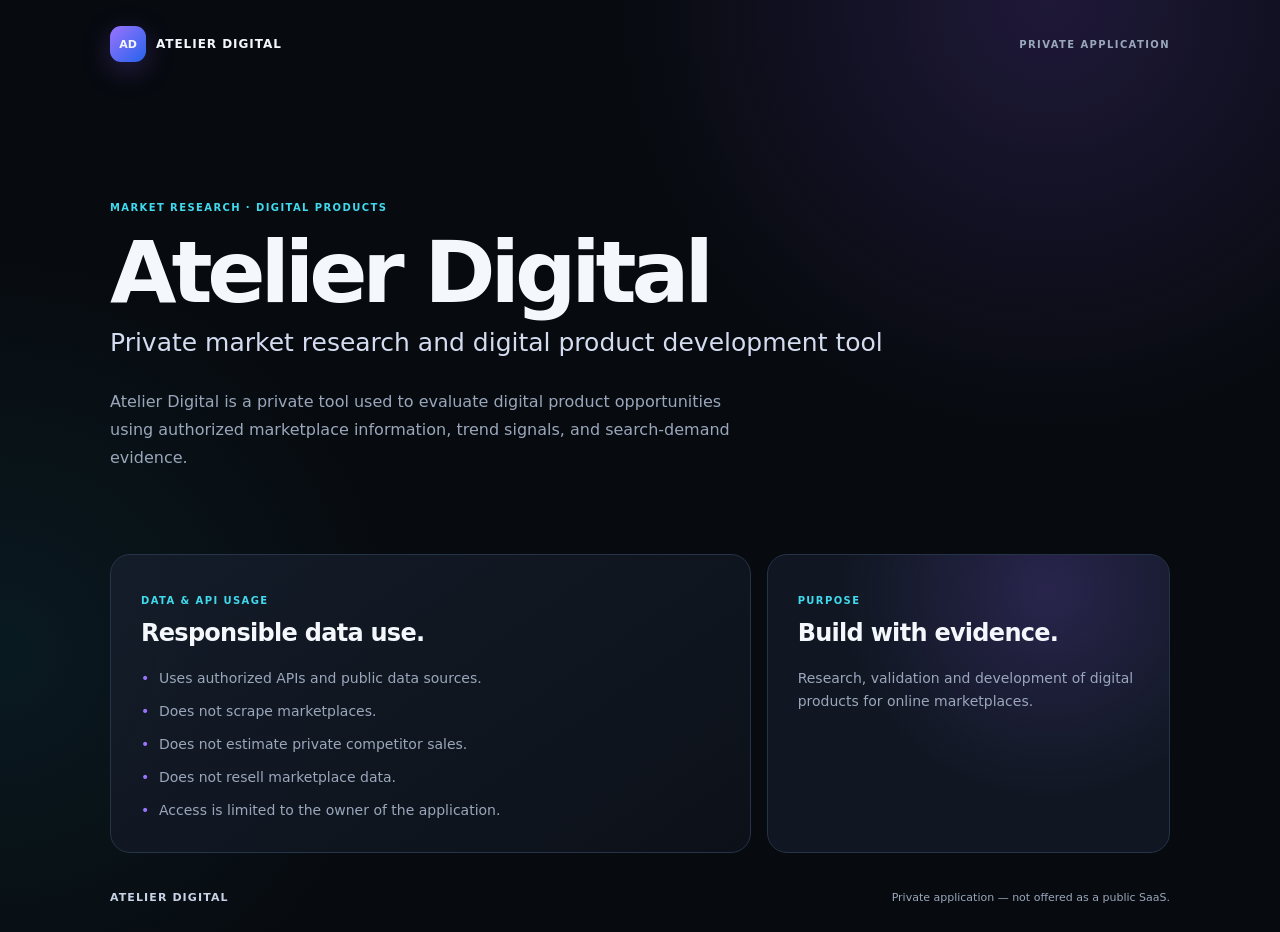
==== index.html @ 790c67c3 "Add files via upload Add Atelier Digital public site" ====
<!doctype html>
<html lang="en">
  <head>
    <meta charset="utf-8">
    <meta name="viewport" content="width=device-width, initial-scale=1">
    <meta
      name="description"
      content="Atelier Digital is a private market research and digital product development tool."
    >
    <title>Atelier Digital</title>
    <link rel="stylesheet" href="style.css">
  </head>
  <body>
    <main class="page-shell">
      <nav class="topbar" aria-label="Primary">
        <a class="brand" href="#top" aria-label="Atelier Digital home">
          <span class="brand-mark">AD</span>
          <span>ATELIER DIGITAL</span>
        </a>
        <span class="private-label">PRIVATE APPLICATION</span>
      </nav>

      <section class="hero" id="top" aria-labelledby="page-title">
        <p class="eyebrow">MARKET RESEARCH · DIGITAL PRODUCTS</p>
        <h1 id="page-title">Atelier Digital</h1>
        <p class="subtitle">
          Private market research and digital product development tool
        </p>
        <p class="intro">
          Atelier Digital is a private tool used to evaluate digital product
          opportunities using authorized marketplace information, trend signals,
          and search-demand evidence.
        </p>
      </section>

      <section class="content-grid" aria-label="About Atelier Digital">
        <article class="card">
          <p class="card-label">DATA &amp; API USAGE</p>
          <h2>Responsible data use.</h2>
          <ul>
            <li>Uses authorized APIs and public data sources.</li>
            <li>Does not scrape marketplaces.</li>
            <li>Does not estimate private competitor sales.</li>
            <li>Does not resell marketplace data.</li>
            <li>Access is limited to the owner of the application.</li>
          </ul>
        </article>

        <article class="card purpose-card">
          <p class="card-label">PURPOSE</p>
          <h2>Build with evidence.</h2>
          <p>
            Research, validation and development of digital products for online
            marketplaces.
          </p>
        </article>
      </section>

      <footer>
        <span>ATELIER DIGITAL</span>
        <span>Private application — not offered as a public SaaS.</span>
      </footer>
    </main>
  </body>
</html>
---- style.css ----
:root {
  color-scheme: dark;
  --background: #070a0f;
  --surface: #101722;
  --surface-soft: #141d2a;
  --border: #263348;
  --text: #f4f7fb;
  --muted: #9aa7bb;
  --purple: #9b73ff;
  --cyan: #41d9ed;
}

* {
  box-sizing: border-box;
}

html {
  background: var(--background);
}

body {
  min-width: 320px;
  margin: 0;
  background:
    radial-gradient(circle at 82% 0%, rgba(139, 92, 246, .18), transparent 27rem),
    radial-gradient(circle at 0% 70%, rgba(34, 211, 238, .08), transparent 26rem),
    var(--background);
  color: var(--text);
  font-family: Inter, ui-sans-serif, system-ui, -apple-system, "Segoe UI", sans-serif;
}

.page-shell {
  width: min(100% - 40px, 1060px);
  min-height: 100vh;
  margin: 0 auto;
  display: flex;
  flex-direction: column;
}

.topbar {
  display: flex;
  align-items: center;
  justify-content: space-between;
  padding: 26px 0;
}

.brand {
  display: inline-flex;
  align-items: center;
  gap: 10px;
  color: var(--text);
  text-decoration: none;
  font-size: 12px;
  font-weight: 800;
  letter-spacing: .08em;
}

.brand-mark {
  display: grid;
  width: 36px;
  height: 36px;
  place-items: center;
  border-radius: 11px;
  background: linear-gradient(135deg, #9b73ff, #2563eb);
  box-shadow: 0 8px 28px rgba(139, 92, 246, .26);
  font-size: 11px;
  letter-spacing: 0;
}

.private-label,
.eyebrow,
.card-label {
  color: var(--cyan);
  font-size: 10px;
  font-weight: 800;
  letter-spacing: .14em;
}

.private-label {
  color: var(--muted);
}

.hero {
  padding: 104px 0 82px;
  max-width: 790px;
}

.hero h1 {
  margin: 17px 0 12px;
  font-size: clamp(46px, 9vw, 86px);
  line-height: .98;
  letter-spacing: -.06em;
}

.subtitle {
  margin: 0;
  color: #d4dcf0;
  font-size: clamp(18px, 2.5vw, 25px);
  line-height: 1.35;
}

.intro {
  max-width: 650px;
  margin: 28px 0 0;
  color: var(--muted);
  font-size: 16px;
  line-height: 1.75;
}

.content-grid {
  display: grid;
  grid-template-columns: 1.35fr .85fr;
  gap: 16px;
}

.card {
  min-height: 285px;
  padding: 30px;
  border: 1px solid var(--border);
  border-radius: 20px;
  background: linear-gradient(145deg, rgba(20, 29, 42, .92), rgba(12, 17, 26, .92));
}

.card h2 {
  margin: 13px 0 20px;
  font-size: 24px;
  letter-spacing: -.03em;
}

.card p:not(.card-label),
.card li {
  color: var(--muted);
  font-size: 14px;
  line-height: 1.65;
}

.card ul {
  display: grid;
  gap: 10px;
  margin: 0;
  padding: 0;
  list-style: none;
}

.card li {
  position: relative;
  padding-left: 18px;
}

.card li::before {
  position: absolute;
  left: 0;
  color: var(--purple);
  content: "•";
}

.purpose-card {
  background:
    radial-gradient(circle at 70% 12%, rgba(139, 92, 246, .2), transparent 13rem),
    var(--surface);
}

footer {
  display: flex;
  justify-content: space-between;
  gap: 20px;
  margin-top: auto;
  padding: 38px 0 28px;
  color: var(--muted);
  font-size: 11px;
}

footer span:first-child {
  color: #c7d2e6;
  font-weight: 800;
  letter-spacing: .1em;
}

@media (max-width: 680px) {
  .page-shell {
    width: min(100% - 28px, 1060px);
  }

  .private-label {
    display: none;
  }

  .hero {
    padding: 70px 0 54px;
  }

  .content-grid {
    grid-template-columns: 1fr;
  }

  .card {
    min-height: 0;
    padding: 24px;
  }

  footer {
    flex-direction: column;
    padding-top: 28px;
  }
}
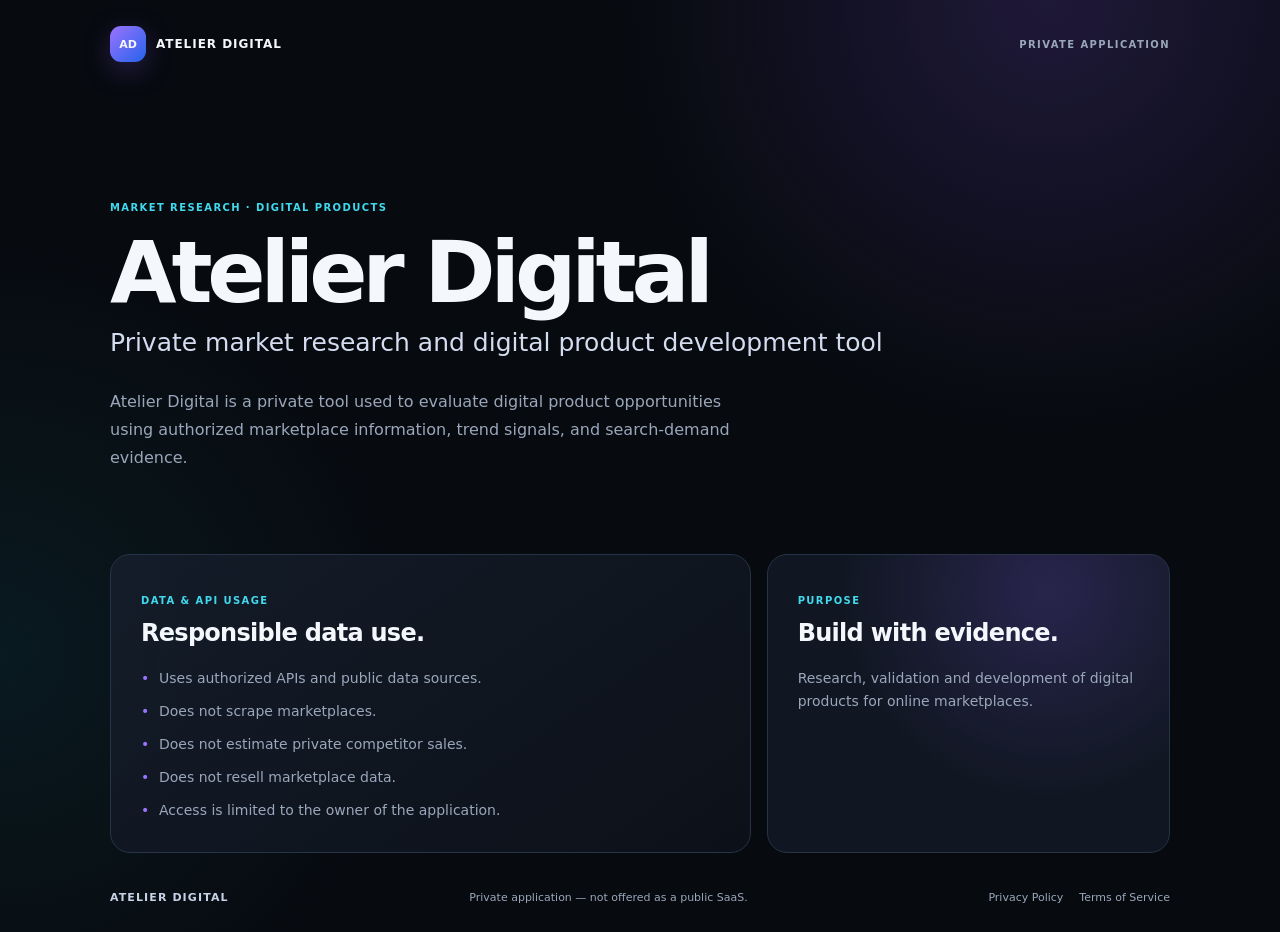
==== commit 2802eb56: "Add OAuth privacy policy and terms" ====
--- a/index.html
+++ b/index.html
@@ -59,6 +59,10 @@
       <footer>
         <span>ATELIER DIGITAL</span>
         <span>Private application — not offered as a public SaaS.</span>
+        <nav class="footer-links" aria-label="Legal">
+          <a href="privacy.html">Privacy Policy</a>
+          <a href="terms.html">Terms of Service</a>
+        </nav>
       </footer>
     </main>
   </body>
--- a/style.css
+++ b/style.css
@@ -176,6 +176,18 @@
   letter-spacing: .1em;
 }
 
+.footer-links { display: flex; gap: 16px; }
+.footer-links a { color: var(--muted); text-decoration: none; }
+.footer-links a:hover,
+.footer-links a:focus-visible { color: var(--text); text-decoration: underline; }
+.legal-content { width: min(100%, 790px); padding: 64px 0 40px; }
+.legal-content h1 { margin: 16px 0 12px; font-size: clamp(36px, 6vw, 58px); letter-spacing: -.05em; }
+.legal-content h2 { margin: 36px 0 12px; font-size: 21px; }
+.legal-content p,
+.legal-content li { color: var(--muted); font-size: 15px; line-height: 1.75; }
+.legal-content a { color: var(--cyan); }
+.legal-content .updated { color: #d4dcf0; font-size: 13px; }
+
 @media (max-width: 680px) {
   .page-shell {
     width: min(100% - 28px, 1060px);
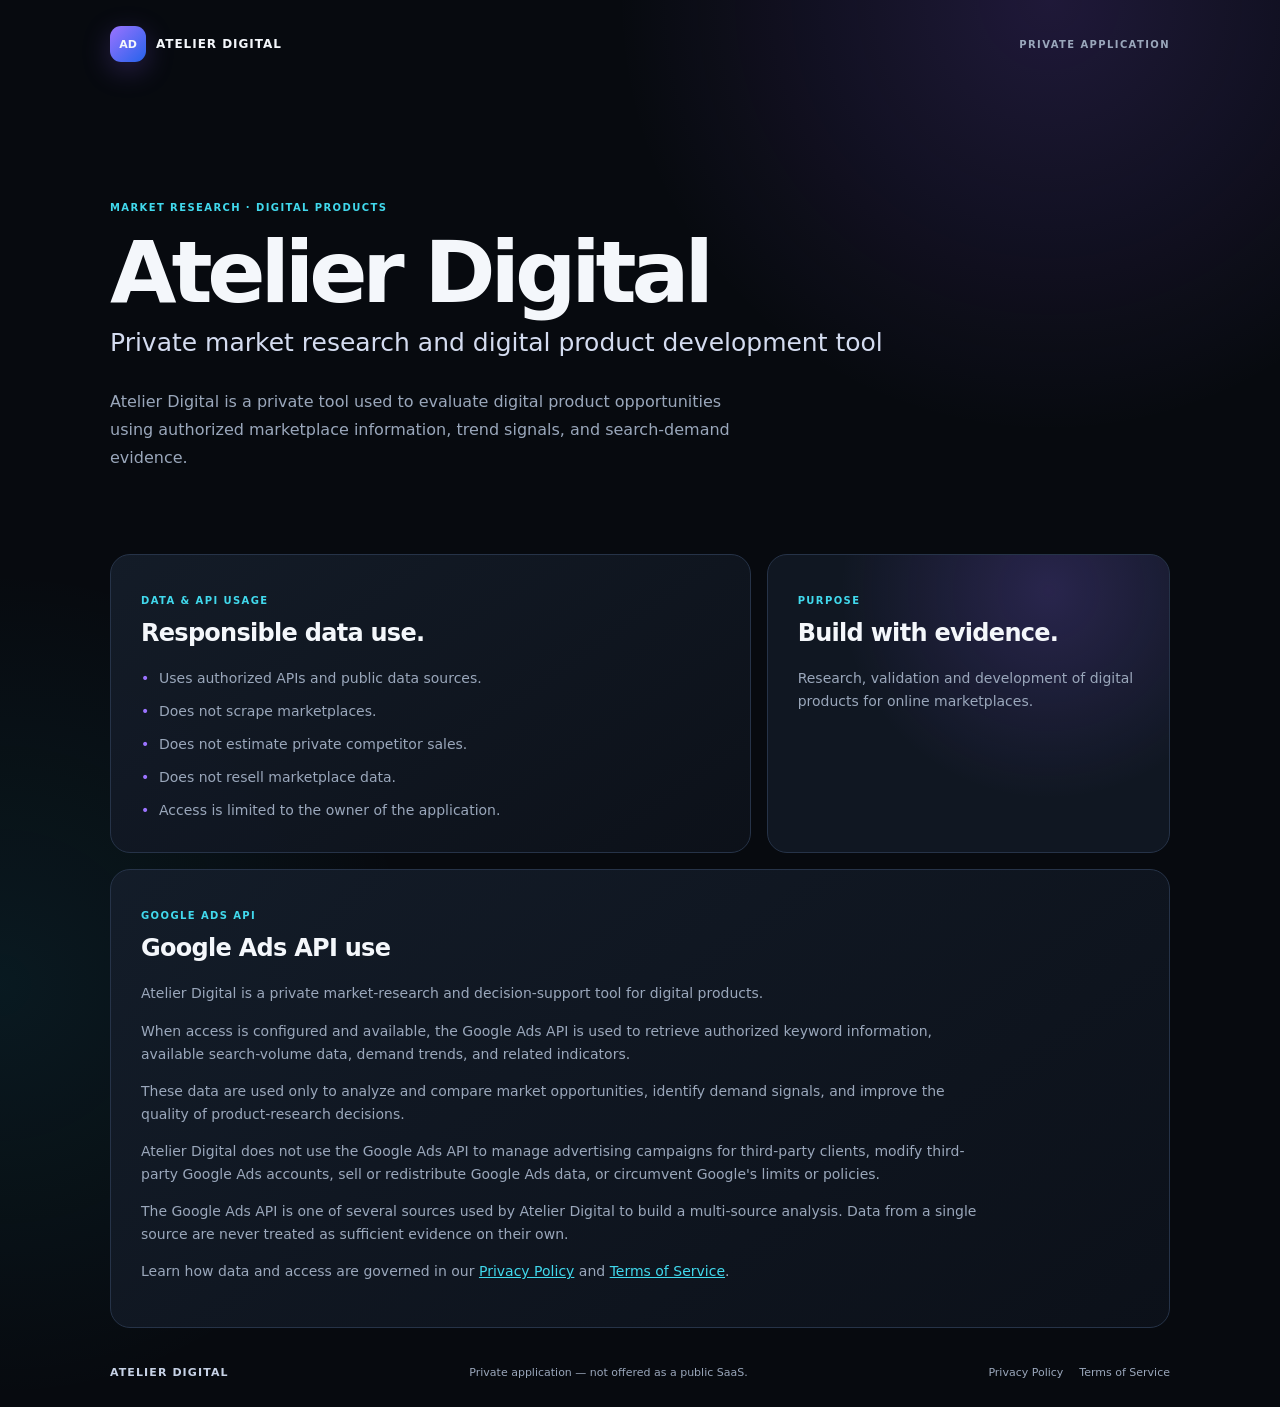
==== commit 0d72d187: "Explain Google Ads API use on landing page" ====
--- a/index.html
+++ b/index.html
@@ -56,12 +56,48 @@
         </article>
       </section>
 
+      <section class="card api-usage" aria-labelledby="google-ads-api-title">
+        <p class="card-label">GOOGLE ADS API</p>
+        <h2 id="google-ads-api-title">Google Ads API use</h2>
+        <p>
+          Atelier Digital is a private market-research and decision-support tool
+          for digital products.
+        </p>
+        <p>
+          When access is configured and available, the Google Ads API is used to
+          retrieve authorized keyword information, available search-volume data,
+          demand trends, and related indicators.
+        </p>
+        <p>
+          These data are used only to analyze and compare market opportunities,
+          identify demand signals, and improve the quality of product-research
+          decisions.
+        </p>
+        <p>
+          Atelier Digital does not use the Google Ads API to manage advertising
+          campaigns for third-party clients, modify third-party Google Ads
+          accounts, sell or redistribute Google Ads data, or circumvent Google's
+          limits or policies.
+        </p>
+        <p>
+          The Google Ads API is one of several sources used by Atelier Digital to
+          build a multi-source analysis. Data from a single source are never
+          treated as sufficient evidence on their own.
+        </p>
+        <p class="api-legal-links">
+          Learn how data and access are governed in our
+          <a href="https://atelierdigital-app.fr/privacy.html">Privacy Policy</a>
+          and
+          <a href="https://atelierdigital-app.fr/terms.html">Terms of Service</a>.
+        </p>
+      </section>
+
       <footer>
         <span>ATELIER DIGITAL</span>
         <span>Private application — not offered as a public SaaS.</span>
         <nav class="footer-links" aria-label="Legal">
-          <a href="privacy.html">Privacy Policy</a>
-          <a href="terms.html">Terms of Service</a>
+          <a href="https://atelierdigital-app.fr/privacy.html">Privacy Policy</a>
+          <a href="https://atelierdigital-app.fr/terms.html">Terms of Service</a>
         </nav>
       </footer>
     </main>
--- a/style.css
+++ b/style.css
@@ -158,6 +158,19 @@
   background:
     radial-gradient(circle at 70% 12%, rgba(139, 92, 246, .2), transparent 13rem),
     var(--surface);
+}
+
+.api-usage {
+  min-height: 0;
+  margin-top: 16px;
+}
+
+.api-usage p:not(.card-label) {
+  max-width: 850px;
+}
+
+.api-legal-links a {
+  color: var(--cyan);
 }
 
 footer {
